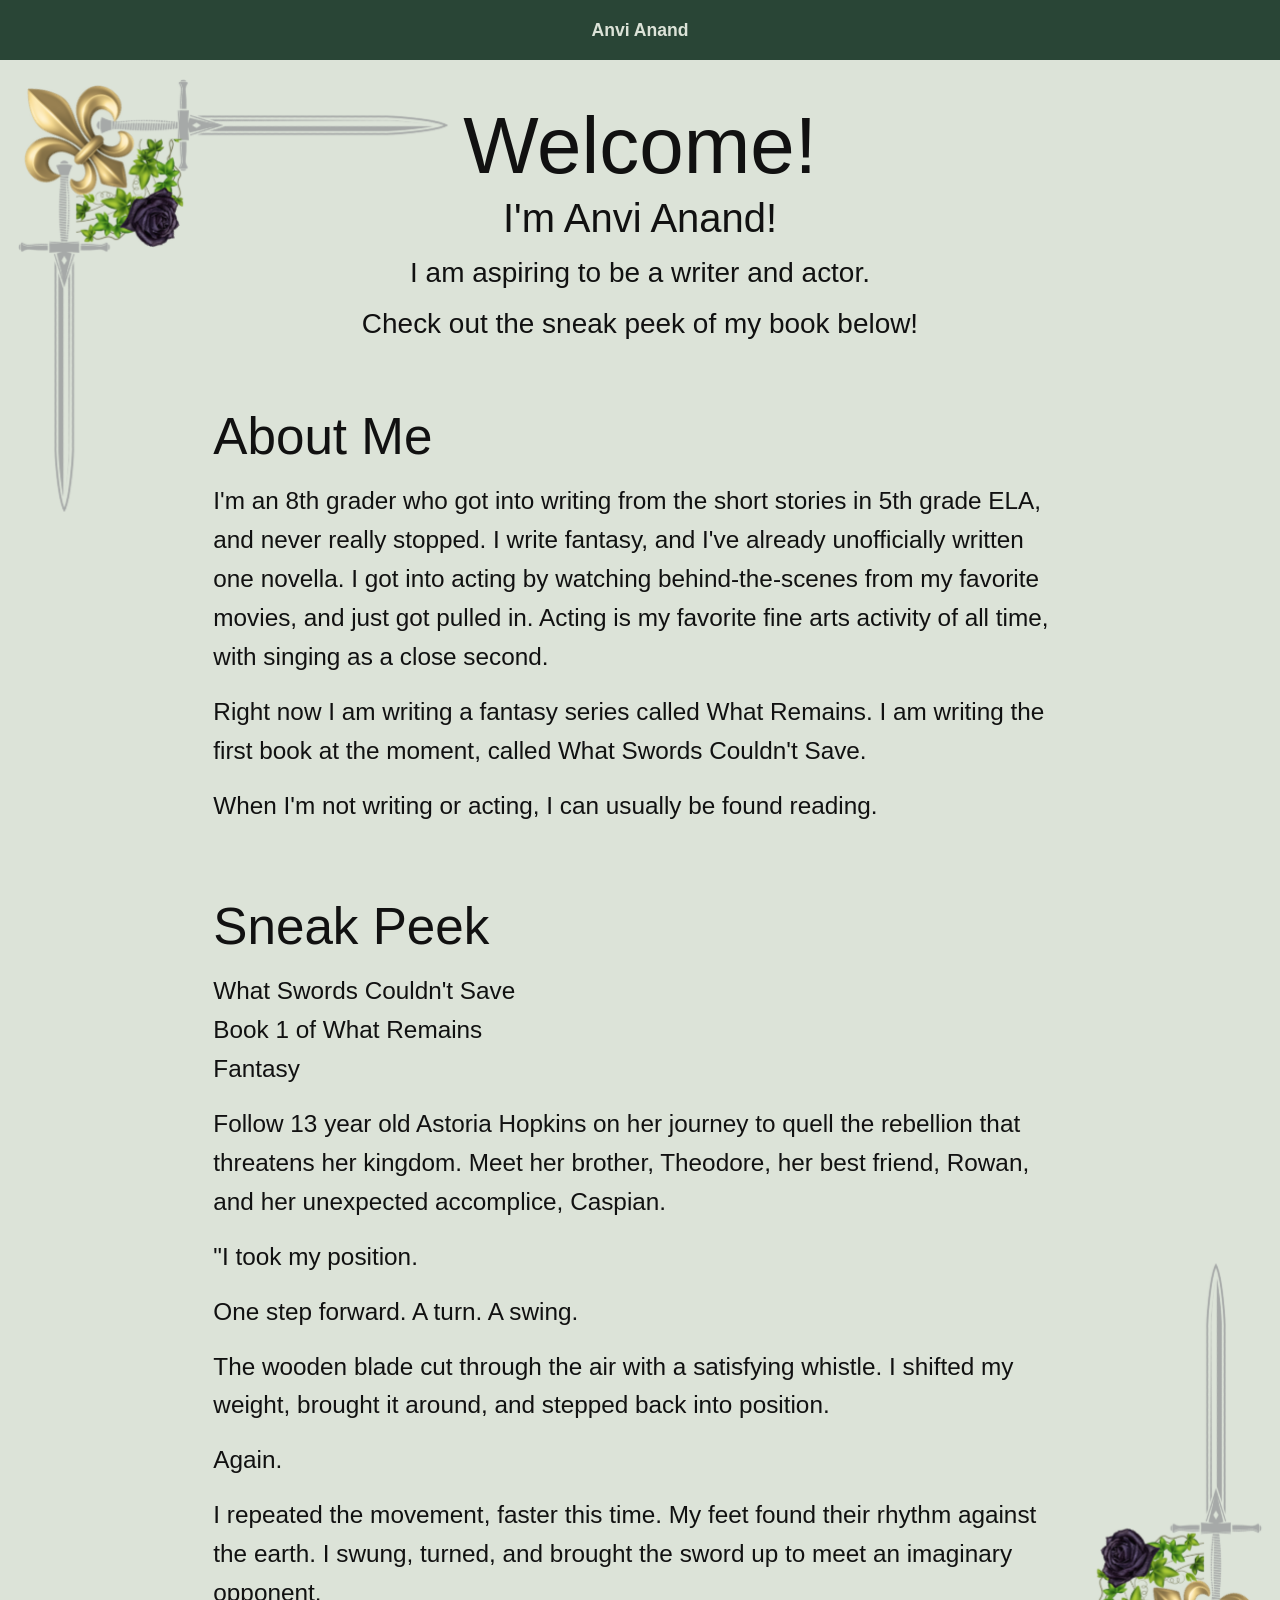
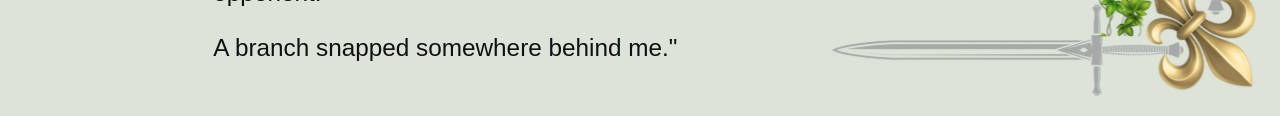
==== index.html @ b1c30d20 "Add sage background, corner sword art, and green menu bar Co-Authored-By: Claude Sonnet 5.5 <noreply" ====
<!DOCTYPE html>
<html lang="en">
<head>
  <meta charset="UTF-8">
  <meta name="viewport" content="width=device-width, initial-scale=1.0">
  <title>Anvi Anand</title>
  <style>
    :root { --body: clamp(1.2rem, 1.9vw, 1.9rem); --lead: calc(var(--body) * 1.15); }
    * { margin: 0; padding: 0; box-sizing: border-box; }
    body {
      position: relative;
      min-height: 100vh;
      font-family: -apple-system, BlinkMacSystemFont, "Segoe UI", Roboto, sans-serif;
      background: #dce3d8;
      color: #111;
    }
    .corner {
      position: absolute;
      /* Never larger than 17x the header text size, so it stays in proportion on wide screens */
      width: min(var(--corner-w, 30vw), calc(var(--lead) * 17));
      height: auto;
      pointer-events: none;
      z-index: 0;
    }
    .corner.tl { top: 60px; left: 0; }
    .corner.br { bottom: 0; right: 0; transform: rotate(180deg); }
    nav, main, .about { position: relative; z-index: 1; }
    nav {
      display: flex;
      align-items: center;
      justify-content: center;
      height: 60px;
      background: #294536;
      color: #dce3d8;
      font-size: 1.1rem;
      font-weight: 600;
    }
    main {
      max-width: 800px;
      margin: 0 auto;
      padding: 2.5rem 1.5rem;
      text-align: center;
    }
    main h1 { font-size: calc(var(--lead) * 2.857); font-weight: 500; }
    main h2 { font-size: calc(var(--lead) * 1.429); font-weight: 400; margin-top: 0.25rem; }
    main p { font-size: var(--lead); margin-top: 0.75rem; line-height: 1.4; }
    .about {
      padding: 1.5rem calc(100% / 6) 3rem;
      text-align: left;
    }
    .about h2 { font-size: clamp(2rem, 4vw, 3.5rem); font-weight: 400; }
    .about p { font-size: var(--body); line-height: 1.6; margin-top: 1rem; }
    @media (max-width: 700px) {
      .about { padding-left: 1.5rem; padding-right: 1.5rem; }
    }
  </style>
</head>
<body>
  <img class="corner tl" src="corner.png" alt="">
  <img class="corner br" src="corner.png" alt="">
  <nav>Anvi Anand</nav>
  <main>
    <h1>Welcome!</h1>
    <h2>I'm Anvi Anand!</h2>
    <p>I am aspiring to be a writer and actor.</p>
    <p>Check out the sneak peek of my book below!</p>
  </main>
  <section class="about">
    <h2>About Me</h2>
    <p>I'm an 8th grader who got into writing from the short stories in 5th grade ELA, and never really stopped. I write fantasy, and I've already unofficially written one novella. I got into acting by watching behind-the-scenes from my favorite movies, and just got pulled in. Acting is my favorite fine arts activity of all time, with singing as a close second.</p>
    <p>Right now I am writing a fantasy series called What Remains. I am writing the first book at the moment, called What Swords Couldn't Save.</p>
    <p>When I'm not writing or acting, I can usually be found reading.</p>
  </section>
  <section class="about">
    <h2>Sneak Peek</h2>
    <p>What Swords Couldn't Save<br>Book 1 of What Remains<br>Fantasy</p>
    <p>Follow 13 year old Astoria Hopkins on her journey to quell the rebellion that threatens her kingdom. Meet her brother, Theodore, her best friend, Rowan, and her unexpected accomplice, Caspian.</p>
    <p>"I took my position.</p>
    <p>One step forward. A turn. A swing.</p>
    <p>The wooden blade cut through the air with a satisfying whistle. I shifted my weight, brought it around, and stepped back into position.</p>
    <p>Again.</p>
    <p>I repeated the movement, faster this time. My feet found their rhythm against the earth. I swung, turned, and brought the sword up to meet an imaginary opponent.</p>
    <p>A branch snapped somewhere behind me."</p>
  </section>
  <script>
    // Size the corner art so the top sword's tip ends at the left edge of "Welcome!"
    // (the sword tip sits 445px across the 461px-wide image).
    function sizeCorners() {
      var h1 = document.querySelector('main h1');
      var r = document.createRange();
      r.selectNodeContents(h1);
      var left = r.getBoundingClientRect().left + window.scrollX;
      var gap = 16;
      var w = Math.max(100, (left - gap) * 461 / 445);
      document.documentElement.style.setProperty('--corner-w', w + 'px');
    }
    sizeCorners();
    window.addEventListener('resize', sizeCorners);
    window.addEventListener('load', sizeCorners);
  </script>
</body>
</html>
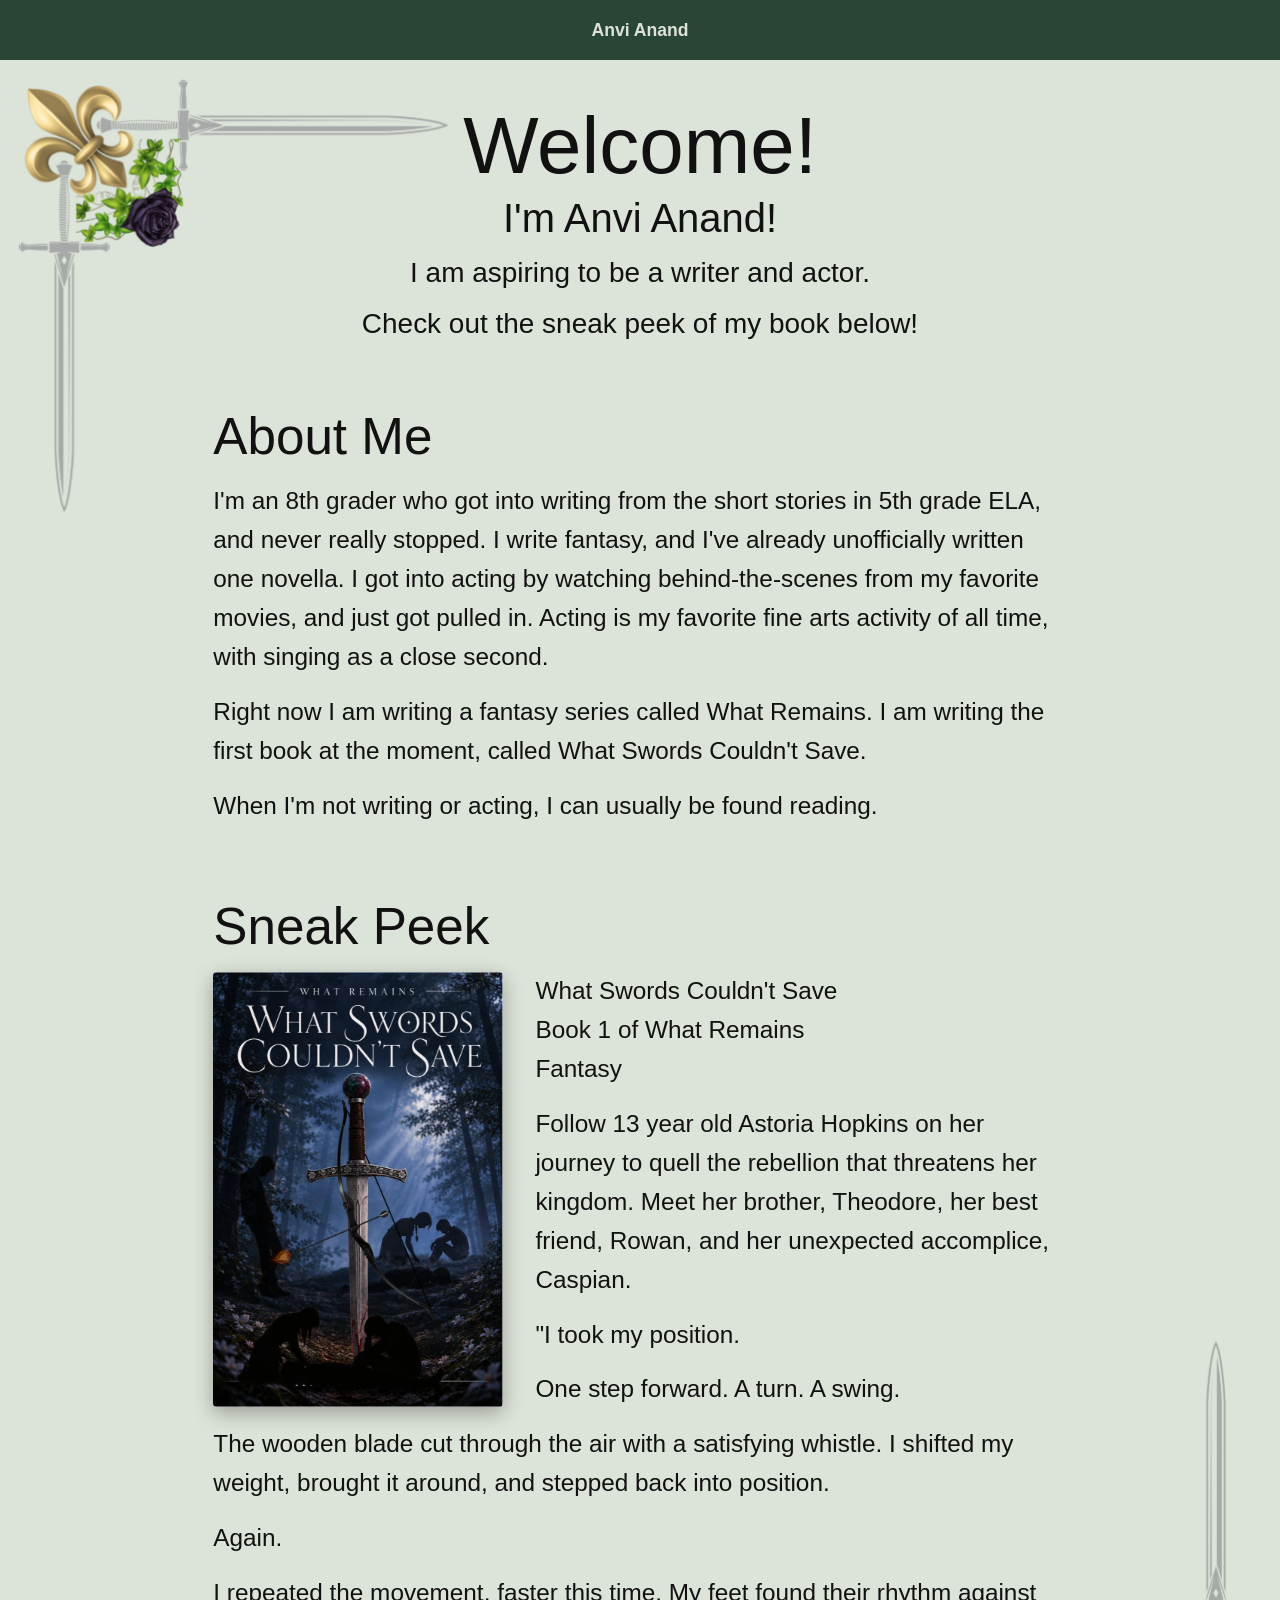
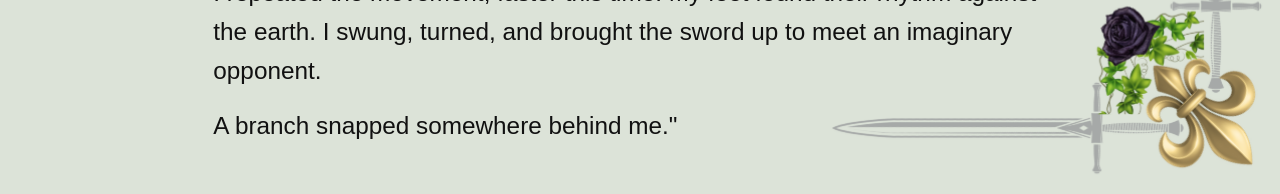
==== commit 1354a313: "Add book cover beside Sneak Peek text Co-Authored-By: Claude Sonnet 5.5 <noreply@anthropic.com>" ====
--- a/index.html
+++ b/index.html
@@ -50,8 +50,17 @@
     }
     .about h2 { font-size: clamp(2rem, 4vw, 3.5rem); font-weight: 400; }
     .about p { font-size: var(--body); line-height: 1.6; margin-top: 1rem; }
+    .cover {
+      float: left;
+      width: 34%;
+      height: auto;
+      margin: 1rem 2rem 1rem 0;
+      border-radius: 4px;
+      box-shadow: 0 6px 20px rgba(0, 0, 0, 0.3);
+    }
     @media (max-width: 700px) {
       .about { padding-left: 1.5rem; padding-right: 1.5rem; }
+      .cover { float: none; display: block; width: 70%; margin: 1.5rem auto; }
     }
   </style>
 </head>
@@ -73,6 +82,7 @@
   </section>
   <section class="about">
     <h2>Sneak Peek</h2>
+    <img class="cover" src="book-cover.webp" alt="Cover of What Swords Couldn't Save, Book 1 of What Remains">
     <p>What Swords Couldn't Save<br>Book 1 of What Remains<br>Fantasy</p>
     <p>Follow 13 year old Astoria Hopkins on her journey to quell the rebellion that threatens her kingdom. Meet her brother, Theodore, her best friend, Rowan, and her unexpected accomplice, Caspian.</p>
     <p>"I took my position.</p>
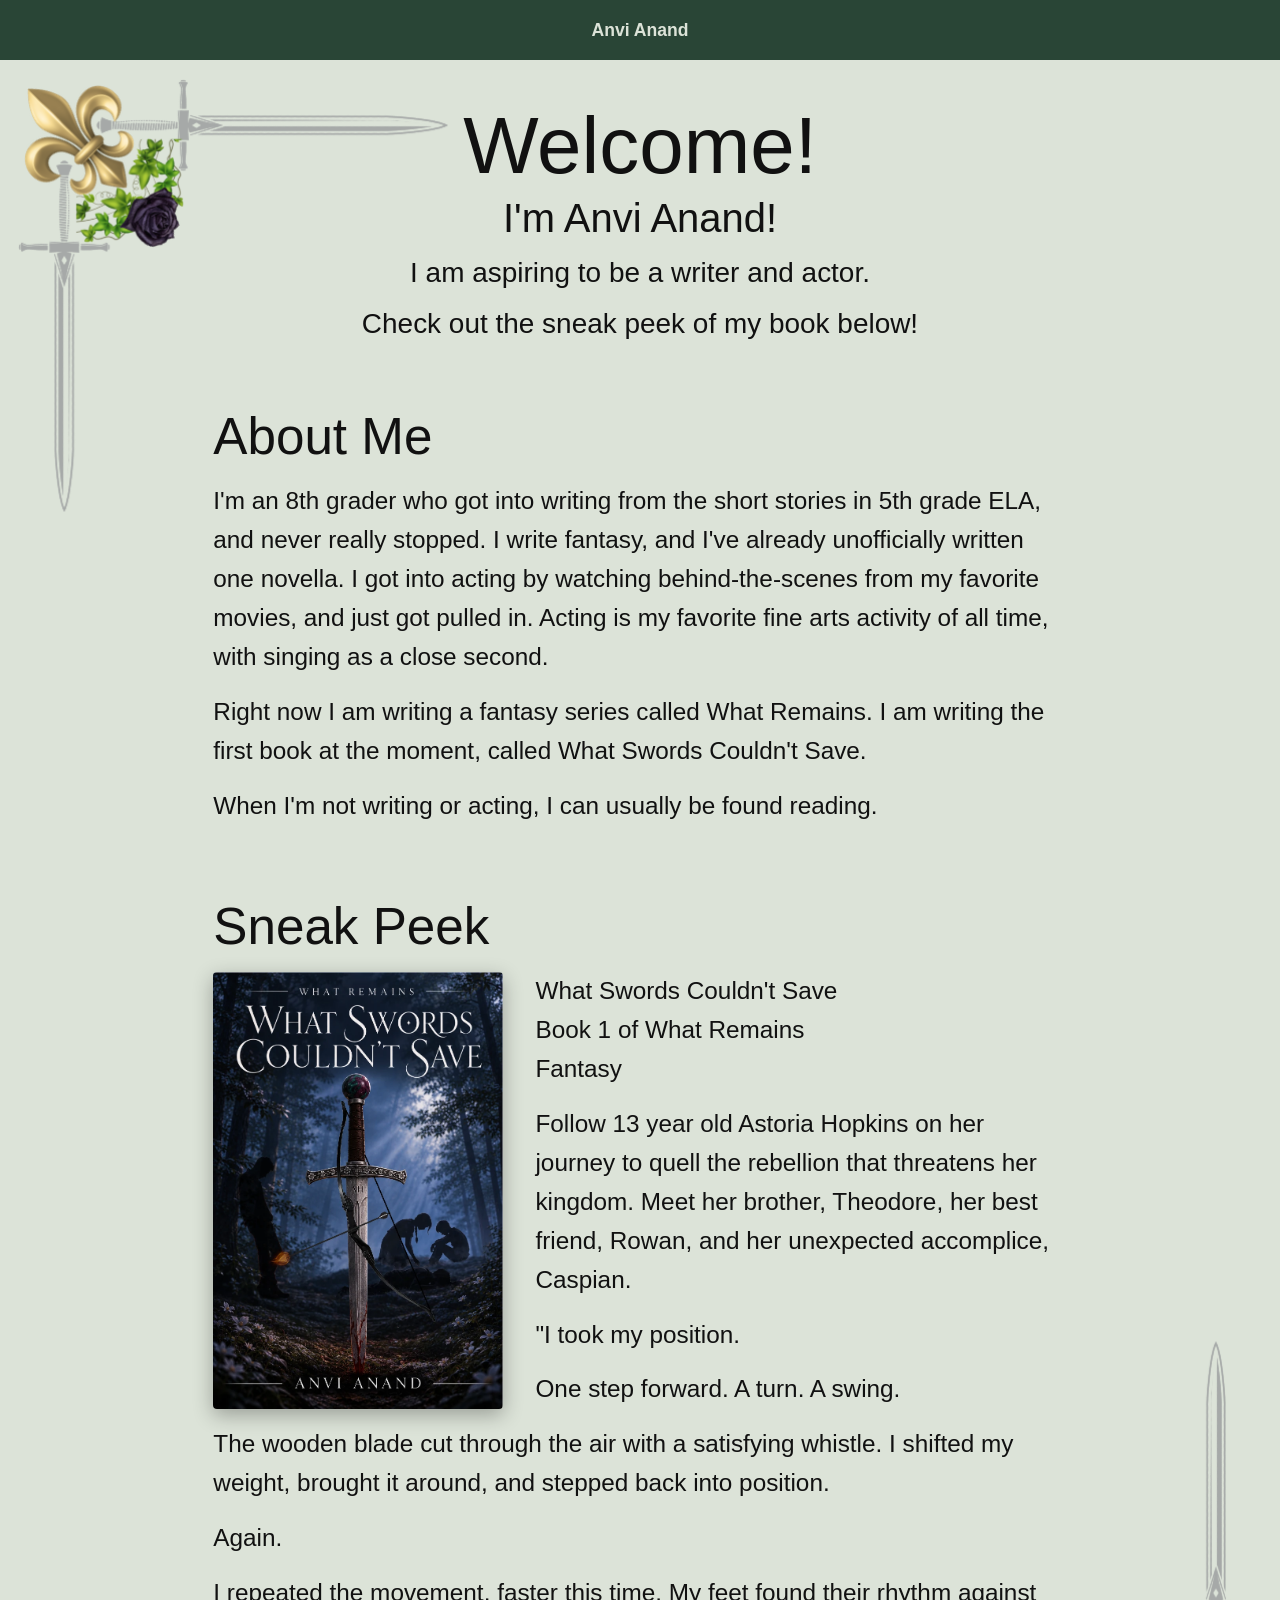
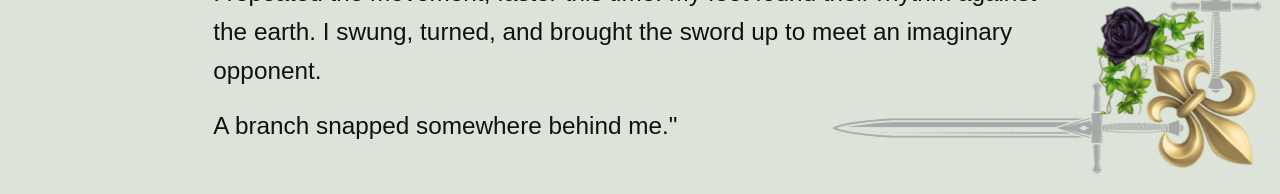
==== commit 693bca5f: "Make corner art transparent and opt out of auto dark mode Co-Authored-By: Claude Sonnet 5.5 <noreply" ====
--- a/index.html
+++ b/index.html
@@ -3,9 +3,10 @@
 <head>
   <meta charset="UTF-8">
   <meta name="viewport" content="width=device-width, initial-scale=1.0">
+  <meta name="color-scheme" content="light only">
   <title>Anvi Anand</title>
   <style>
-    :root { --body: clamp(1.2rem, 1.9vw, 1.9rem); --lead: calc(var(--body) * 1.15); }
+    :root { color-scheme: light only; --body: clamp(1.2rem, 1.9vw, 1.9rem); --lead: calc(var(--body) * 1.15); }
     * { margin: 0; padding: 0; box-sizing: border-box; }
     body {
       position: relative;
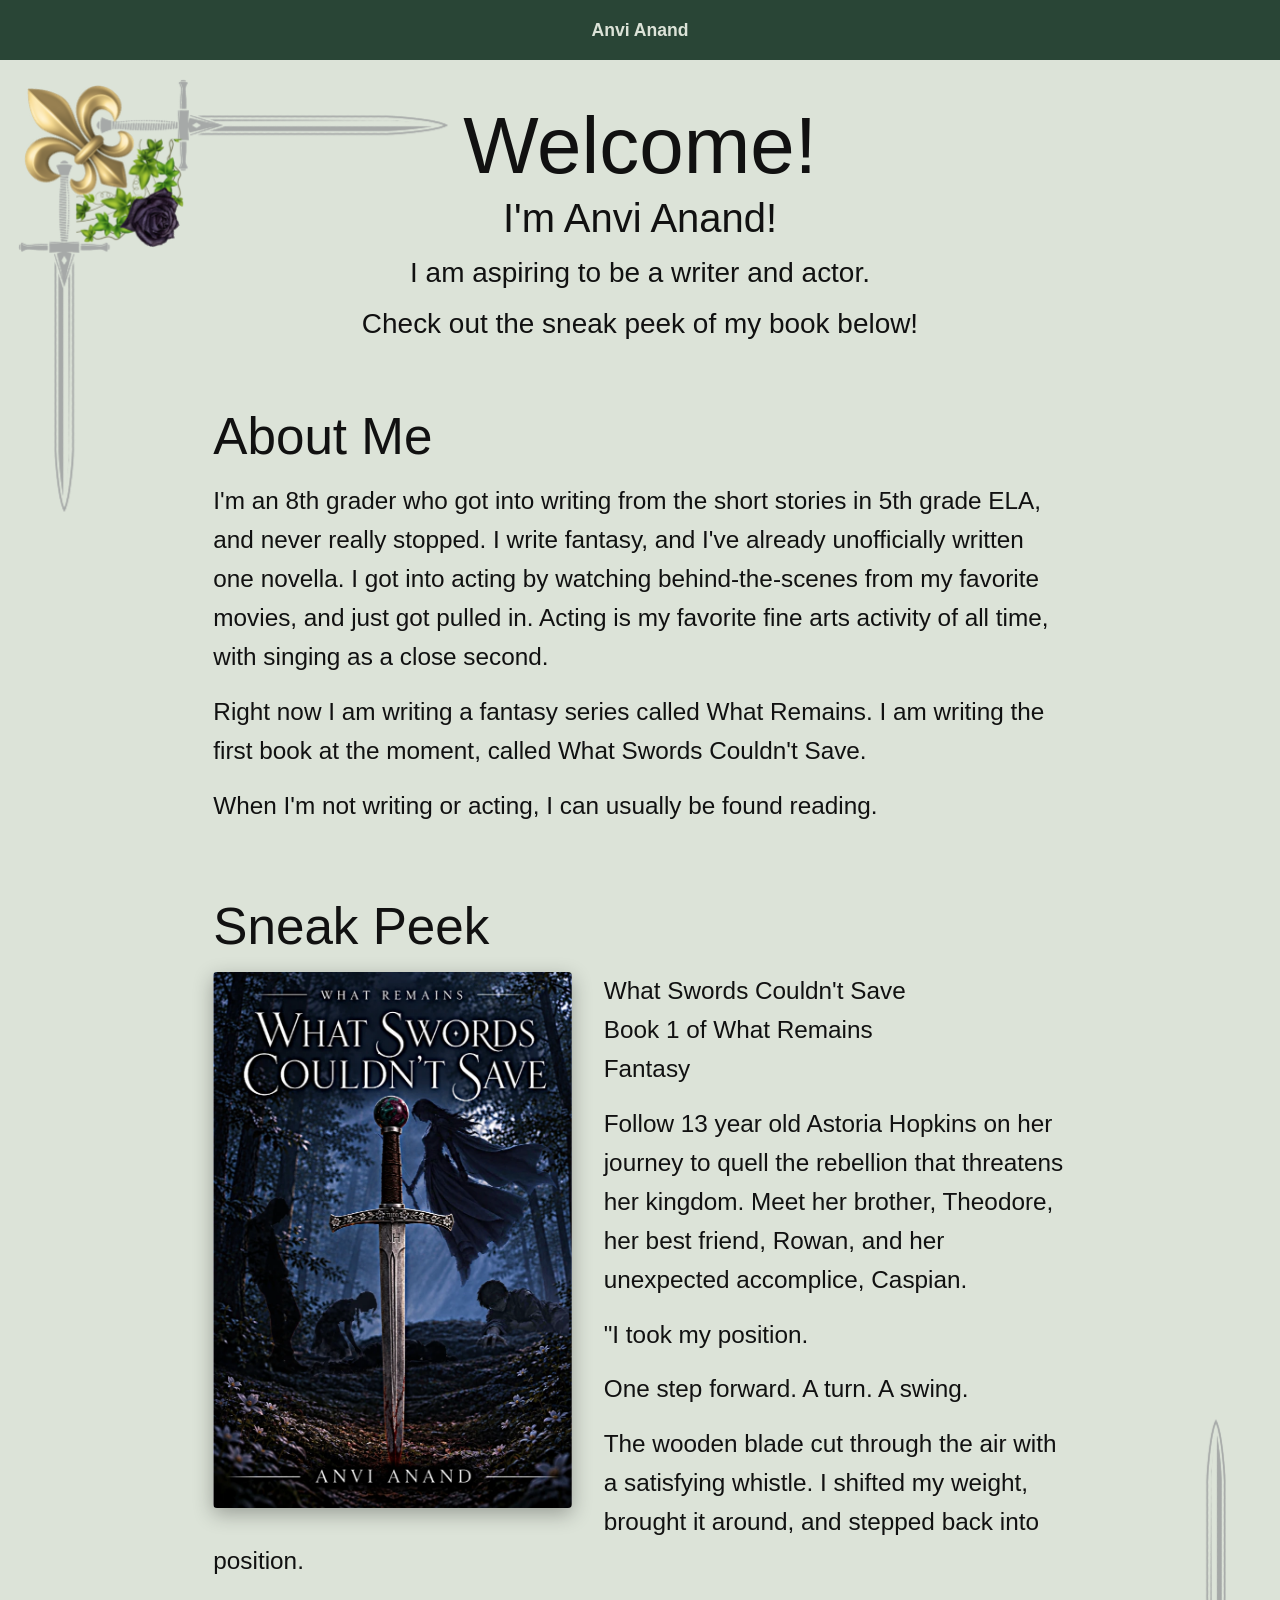
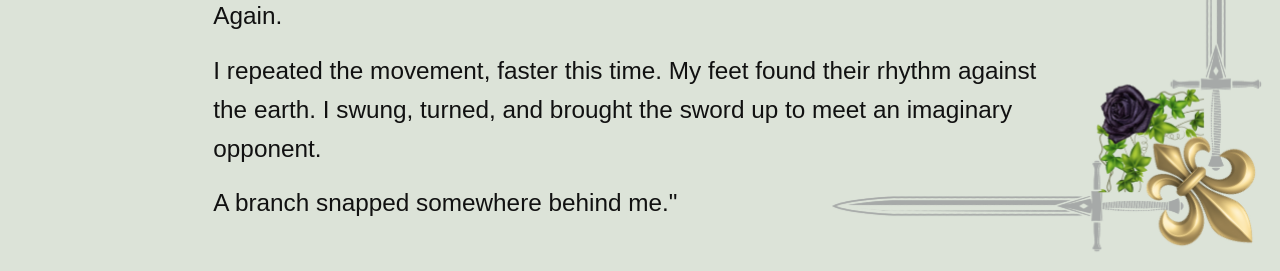
==== commit 64e3a5e4: "Update book cover and make it larger Co-Authored-By: Claude Sonnet 5.5 <noreply@anthropic.com>" ====
--- a/index.html
+++ b/index.html
@@ -3,10 +3,10 @@
 <head>
   <meta charset="UTF-8">
   <meta name="viewport" content="width=device-width, initial-scale=1.0">
-  <meta name="color-scheme" content="light only">
+  <meta name="color-scheme" content="light dark">
   <title>Anvi Anand</title>
   <style>
-    :root { color-scheme: light only; --body: clamp(1.2rem, 1.9vw, 1.9rem); --lead: calc(var(--body) * 1.15); }
+    :root { color-scheme: light dark; --body: clamp(1.2rem, 1.9vw, 1.9rem); --lead: calc(var(--body) * 1.15); }
     * { margin: 0; padding: 0; box-sizing: border-box; }
     body {
       position: relative;
@@ -53,11 +53,16 @@
     .about p { font-size: var(--body); line-height: 1.6; margin-top: 1rem; }
     .cover {
       float: left;
-      width: 34%;
+      width: 42%;
       height: auto;
       margin: 1rem 2rem 1rem 0;
       border-radius: 4px;
       box-shadow: 0 6px 20px rgba(0, 0, 0, 0.3);
+    }
+    @media (prefers-color-scheme: dark) {
+      /* Dark mode: swap sage and forest green */
+      body { background: #294536; color: #dce3d8; }
+      nav { background: #dce3d8; color: #294536; }
     }
     @media (max-width: 700px) {
       .about { padding-left: 1.5rem; padding-right: 1.5rem; }
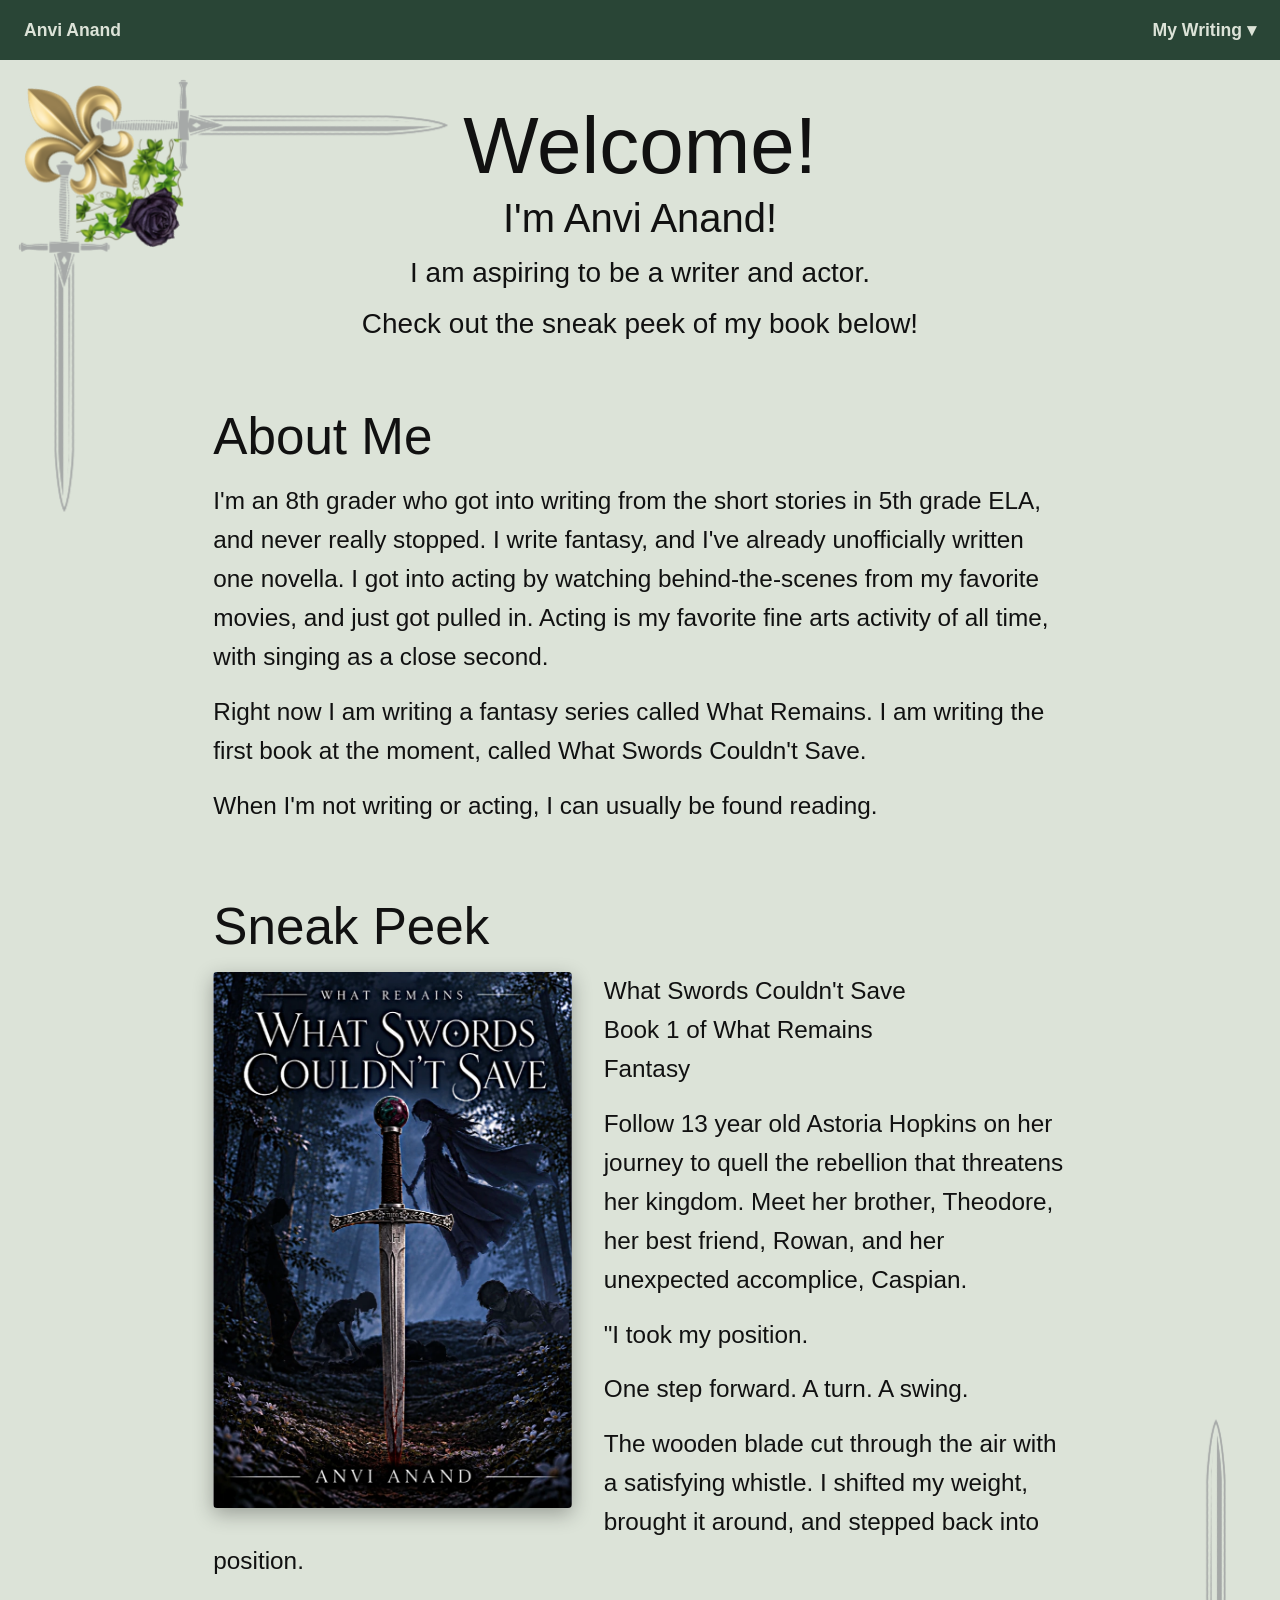
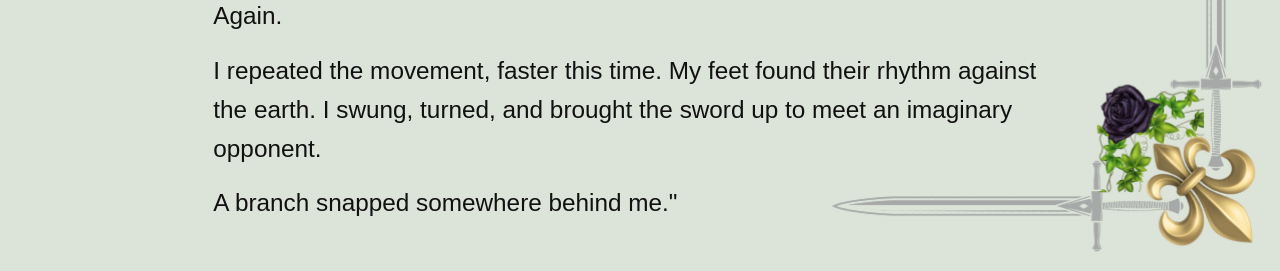
==== commit d95cf5a9: "Add My Writing dropdown and Enchanted Clash page Move menu bar text to the sides, add a My Writing d" ====
--- a/index.html
+++ b/index.html
@@ -5,75 +5,20 @@
   <meta name="viewport" content="width=device-width, initial-scale=1.0">
   <meta name="color-scheme" content="light dark">
   <title>Anvi Anand</title>
-  <style>
-    :root { color-scheme: light dark; --body: clamp(1.2rem, 1.9vw, 1.9rem); --lead: calc(var(--body) * 1.15); }
-    * { margin: 0; padding: 0; box-sizing: border-box; }
-    body {
-      position: relative;
-      min-height: 100vh;
-      font-family: -apple-system, BlinkMacSystemFont, "Segoe UI", Roboto, sans-serif;
-      background: #dce3d8;
-      color: #111;
-    }
-    .corner {
-      position: absolute;
-      /* Never larger than 17x the header text size, so it stays in proportion on wide screens */
-      width: min(var(--corner-w, 30vw), calc(var(--lead) * 17));
-      height: auto;
-      pointer-events: none;
-      z-index: 0;
-    }
-    .corner.tl { top: 60px; left: 0; }
-    .corner.br { bottom: 0; right: 0; transform: rotate(180deg); }
-    nav, main, .about { position: relative; z-index: 1; }
-    nav {
-      display: flex;
-      align-items: center;
-      justify-content: center;
-      height: 60px;
-      background: #294536;
-      color: #dce3d8;
-      font-size: 1.1rem;
-      font-weight: 600;
-    }
-    main {
-      max-width: 800px;
-      margin: 0 auto;
-      padding: 2.5rem 1.5rem;
-      text-align: center;
-    }
-    main h1 { font-size: calc(var(--lead) * 2.857); font-weight: 500; }
-    main h2 { font-size: calc(var(--lead) * 1.429); font-weight: 400; margin-top: 0.25rem; }
-    main p { font-size: var(--lead); margin-top: 0.75rem; line-height: 1.4; }
-    .about {
-      padding: 1.5rem calc(100% / 6) 3rem;
-      text-align: left;
-    }
-    .about h2 { font-size: clamp(2rem, 4vw, 3.5rem); font-weight: 400; }
-    .about p { font-size: var(--body); line-height: 1.6; margin-top: 1rem; }
-    .cover {
-      float: left;
-      width: 42%;
-      height: auto;
-      margin: 1rem 2rem 1rem 0;
-      border-radius: 4px;
-      box-shadow: 0 6px 20px rgba(0, 0, 0, 0.3);
-    }
-    @media (prefers-color-scheme: dark) {
-      /* Dark mode: swap sage and forest green */
-      body { background: #294536; color: #dce3d8; }
-      nav { background: #dce3d8; color: #294536; }
-    }
-    @media (max-width: 700px) {
-      .about { padding-left: 1.5rem; padding-right: 1.5rem; }
-      .cover { float: none; display: block; width: 70%; margin: 1.5rem auto; }
-    }
-  </style>
+  <link rel="stylesheet" href="style.css">
 </head>
 <body>
   <img class="corner tl" src="corner.png" alt="">
   <img class="corner br" src="corner.png" alt="">
-  <nav>Anvi Anand</nav>
+  <nav>
+    <a class="brand" href="index.html">Anvi Anand</a>
+    <div class="dropdown">
+      <button class="drop-btn" type="button" aria-haspopup="true" aria-expanded="false">My Writing &#9662;</button>
+      <ul class="menu">
+        <li><a href="enchanted-clash.html">Enchanted Clash</a></li>
+      </ul>
+    </div>
+  </nav>
   <main>
     <h1>Welcome!</h1>
     <h2>I'm Anvi Anand!</h2>
@@ -98,21 +43,6 @@
     <p>I repeated the movement, faster this time. My feet found their rhythm against the earth. I swung, turned, and brought the sword up to meet an imaginary opponent.</p>
     <p>A branch snapped somewhere behind me."</p>
   </section>
-  <script>
-    // Size the corner art so the top sword's tip ends at the left edge of "Welcome!"
-    // (the sword tip sits 445px across the 461px-wide image).
-    function sizeCorners() {
-      var h1 = document.querySelector('main h1');
-      var r = document.createRange();
-      r.selectNodeContents(h1);
-      var left = r.getBoundingClientRect().left + window.scrollX;
-      var gap = 16;
-      var w = Math.max(100, (left - gap) * 461 / 445);
-      document.documentElement.style.setProperty('--corner-w', w + 'px');
-    }
-    sizeCorners();
-    window.addEventListener('resize', sizeCorners);
-    window.addEventListener('load', sizeCorners);
-  </script>
+  <script src="script.js"></script>
 </body>
 </html>
--- a/style.css
+++ b/style.css
@@ -0,0 +1,100 @@
+:root { color-scheme: light dark; --body: clamp(1.2rem, 1.9vw, 1.9rem); --lead: calc(var(--body) * 1.15); }
+* { margin: 0; padding: 0; box-sizing: border-box; }
+body {
+  position: relative;
+  min-height: 100vh;
+  font-family: -apple-system, BlinkMacSystemFont, "Segoe UI", Roboto, sans-serif;
+  background: #dce3d8;
+  color: #111;
+}
+.corner {
+  position: absolute;
+  /* Never larger than 17x the header text size, so it stays in proportion on wide screens */
+  width: min(var(--corner-w, 30vw), calc(var(--lead) * 17));
+  height: auto;
+  pointer-events: none;
+  z-index: 0;
+}
+.corner.tl { top: 60px; left: 0; }
+.corner.br { bottom: 0; right: 0; transform: rotate(180deg); }
+nav, main, .about { position: relative; z-index: 1; }
+nav {
+  --nav-bg: #294536;
+  --nav-fg: #dce3d8;
+  z-index: 10;
+  display: flex;
+  align-items: center;
+  justify-content: space-between;
+  gap: 2rem;
+  height: 60px;
+  padding: 0 1.5rem;
+  background: var(--nav-bg);
+  color: var(--nav-fg);
+  font-size: 1.1rem;
+  font-weight: 600;
+}
+.dropdown { position: relative; height: 100%; display: flex; align-items: center; }
+.drop-btn {
+  background: none;
+  border: none;
+  color: inherit;
+  font: inherit;
+  cursor: pointer;
+  padding: 0.5rem 0;
+}
+.menu {
+  display: none;
+  position: absolute;
+  top: 100%;
+  right: -1rem;
+  min-width: calc(100% + 2rem);
+  list-style: none;
+  background: var(--nav-bg);
+  border-top: 1px solid color-mix(in srgb, var(--nav-fg) 30%, transparent);
+  border-radius: 0 0 6px 6px;
+  box-shadow: 0 6px 16px rgba(0, 0, 0, 0.25);
+  white-space: nowrap;
+}
+.menu a {
+  display: block;
+  padding: 0.75rem 1rem;
+  color: inherit;
+  text-decoration: none;
+  font-weight: 500;
+}
+.menu a:hover, .menu a:focus { background: color-mix(in srgb, var(--nav-fg) 15%, transparent); }
+.dropdown:hover .menu, .dropdown.open .menu, .dropdown:focus-within .menu { display: block; }
+main {
+  max-width: 800px;
+  margin: 0 auto;
+  padding: 2.5rem 1.5rem;
+  text-align: center;
+}
+main h1 { font-size: calc(var(--lead) * 2.857); font-weight: 500; }
+main h2 { font-size: calc(var(--lead) * 1.429); font-weight: 400; margin-top: 0.25rem; }
+main p { font-size: var(--lead); margin-top: 0.75rem; line-height: 1.4; }
+.about {
+  padding: 1.5rem calc(100% / 6) 3rem;
+  text-align: left;
+}
+.about h2 { font-size: clamp(2rem, 4vw, 3.5rem); font-weight: 400; }
+.about p { font-size: var(--body); line-height: 1.6; margin-top: 1rem; }
+.cover {
+  float: left;
+  width: 42%;
+  height: auto;
+  margin: 1rem 2rem 1rem 0;
+  border-radius: 4px;
+  box-shadow: 0 6px 20px rgba(0, 0, 0, 0.3);
+}
+@media (prefers-color-scheme: dark) {
+  /* Dark mode: swap sage and forest green */
+  body { background: #294536; color: #dce3d8; }
+  nav { --nav-bg: #dce3d8; --nav-fg: #294536; }
+}
+@media (max-width: 700px) {
+  .about { padding-left: 1.5rem; padding-right: 1.5rem; }
+  .cover { float: none; display: block; width: 70%; margin: 1.5rem auto; }
+}
+
+.brand { color: inherit; text-decoration: none; }
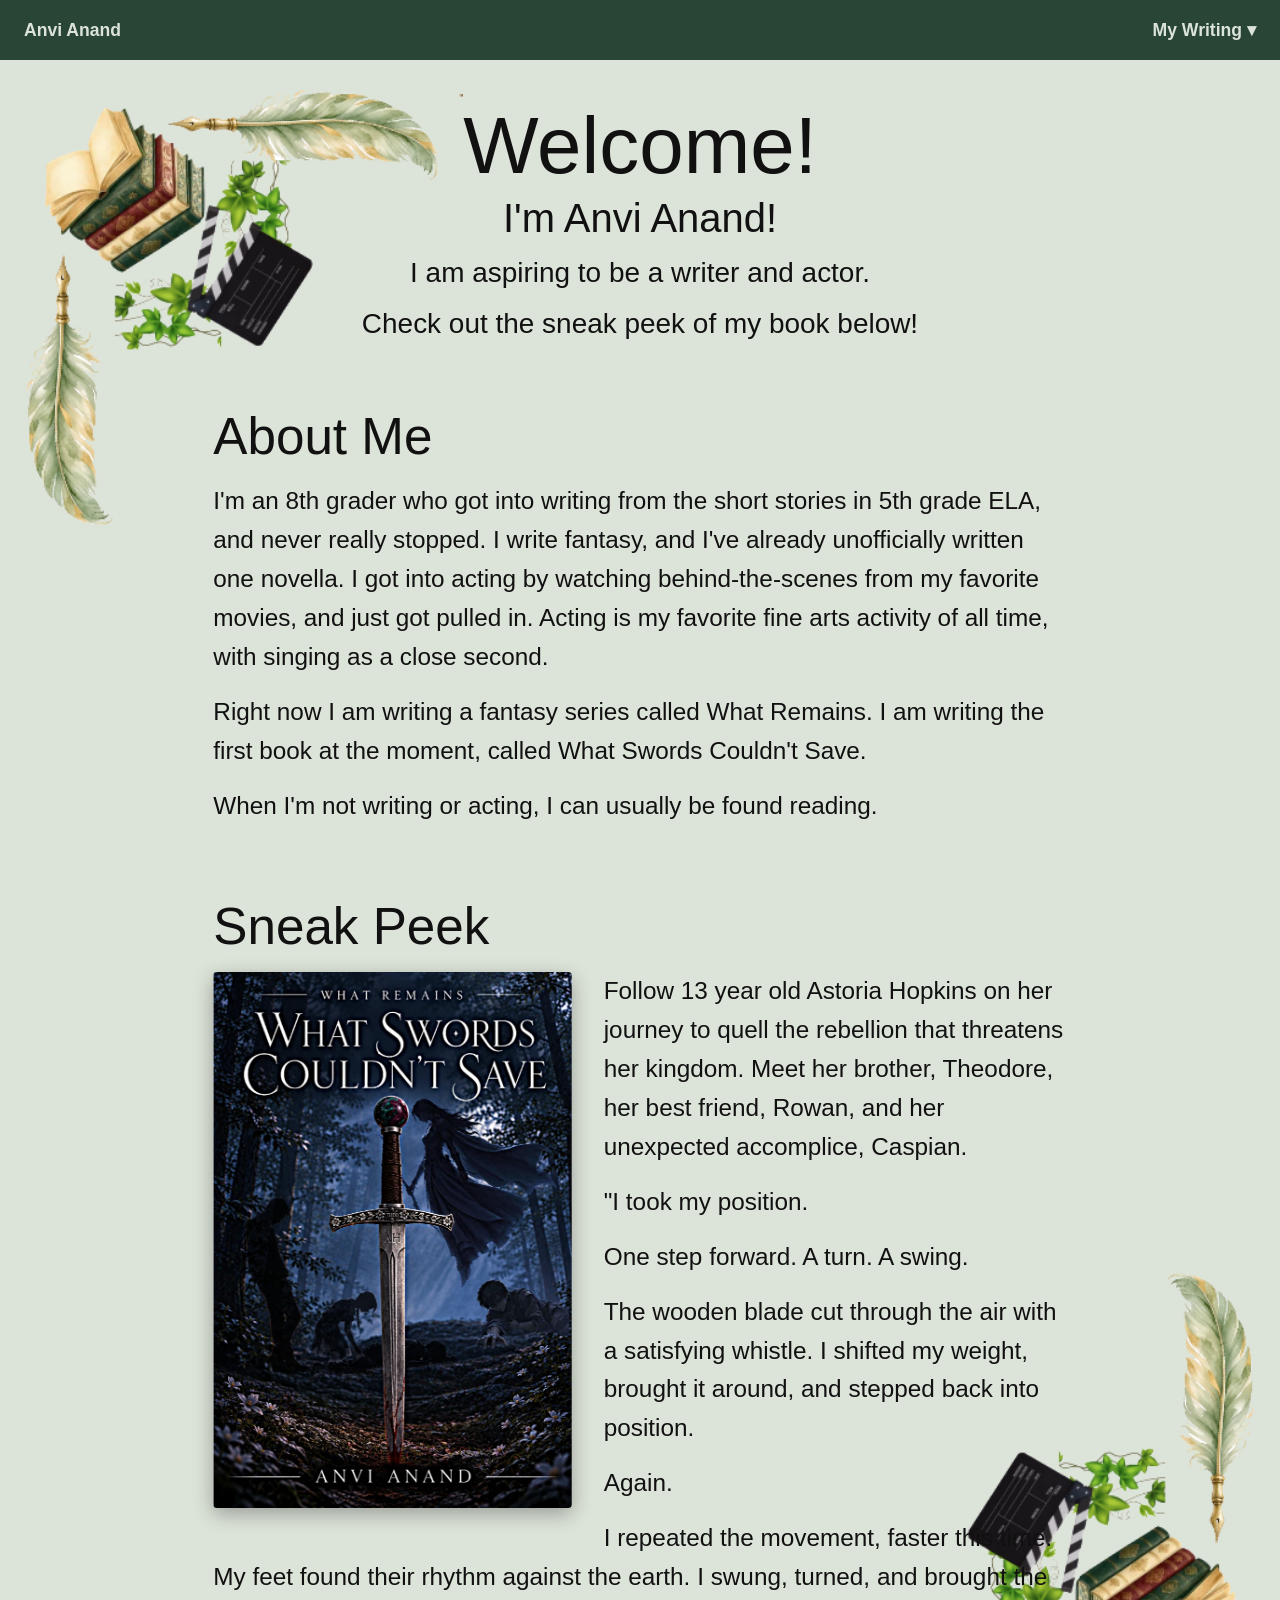
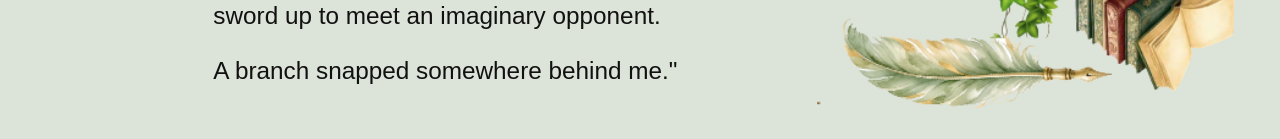
==== commit a84131c9: "Add What Remains pages, new covers, and per-page corner art Co-Authored-By: Claude Sonnet 5.5 <norep" ====
--- a/index.html
+++ b/index.html
@@ -8,14 +8,15 @@
   <link rel="stylesheet" href="style.css">
 </head>
 <body>
-  <img class="corner tl" src="corner.png" alt="">
-  <img class="corner br" src="corner.png" alt="">
+  <img class="corner tl" src="corner-home.png" alt="">
+  <img class="corner br" src="corner-home.png" alt="">
   <nav>
     <a class="brand" href="index.html">Anvi Anand</a>
     <div class="dropdown">
       <button class="drop-btn" type="button" aria-haspopup="true" aria-expanded="false">My Writing &#9662;</button>
       <ul class="menu">
         <li><a href="enchanted-clash.html">Enchanted Clash</a></li>
+        <li><a href="what-remains.html">What Remains</a></li>
       </ul>
     </div>
   </nav>
@@ -34,7 +35,6 @@
   <section class="about">
     <h2>Sneak Peek</h2>
     <img class="cover" src="book-cover.webp" alt="Cover of What Swords Couldn't Save, Book 1 of What Remains">
-    <p>What Swords Couldn't Save<br>Book 1 of What Remains<br>Fantasy</p>
     <p>Follow 13 year old Astoria Hopkins on her journey to quell the rebellion that threatens her kingdom. Meet her brother, Theodore, her best friend, Rowan, and her unexpected accomplice, Caspian.</p>
     <p>"I took my position.</p>
     <p>One step forward. A turn. A swing.</p>
--- a/style.css
+++ b/style.css
@@ -98,3 +98,30 @@
 }
 
 .brand { color: inherit; text-decoration: none; }
+main p a.read-link { color: inherit; text-decoration: underline; text-underline-offset: 0.2em; }
+/* Story page: the cover fills the content area below the menu bar */
+main.cover-page { max-width: none; padding: 0; }
+.full-cover {
+  display: block;
+  margin: 0 auto;
+  width: auto;
+  height: auto;
+  max-width: 100%;
+  max-height: calc(100vh - 60px);
+}
+/* Story text: space chapter headings apart */
+.about.story { padding-top: 3rem; }
+.about.story h2:not(:first-child) { margin-top: 3rem; }
+/* Story: bigger first letter on each chapter, and wand dividers between scenes */
+.about.story h2 + p::first-letter { font-size: 1.4em; }
+.about.story .divider { text-align: center; margin: 1.75rem 0 0.5rem; }
+.about.story .divider img { display: inline-block; max-width: 100%; height: auto; }
+/* Subtle glow so every wand stays visible: soft dark halo on the sage page, soft light halo on the green page */
+.about.story .divider img {
+  filter: drop-shadow(0 0 3px rgba(41, 69, 54, 0.55)) drop-shadow(0 0 7px rgba(41, 69, 54, 0.25));
+}
+@media (prefers-color-scheme: dark) {
+  .about.story .divider img {
+    filter: drop-shadow(0 0 3px rgba(220, 227, 216, 0.75)) drop-shadow(0 0 8px rgba(220, 227, 216, 0.4));
+  }
+}
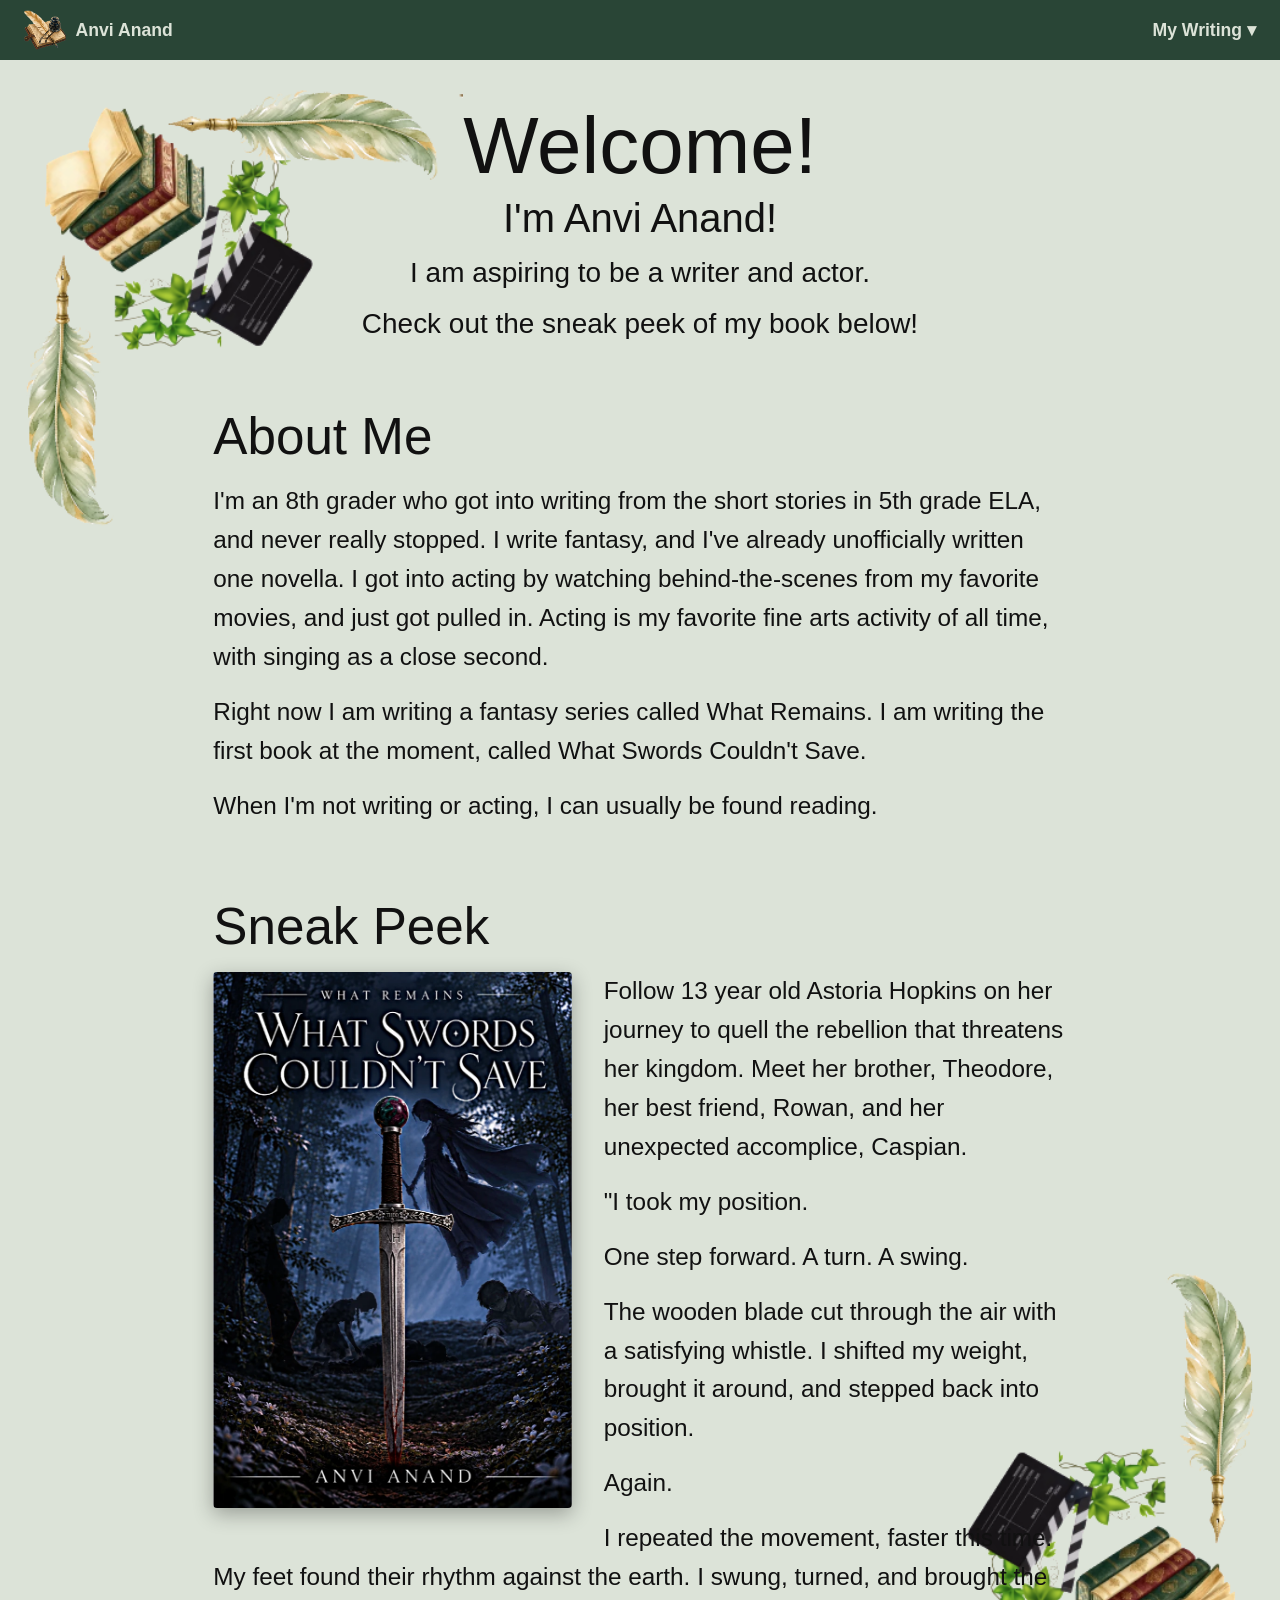
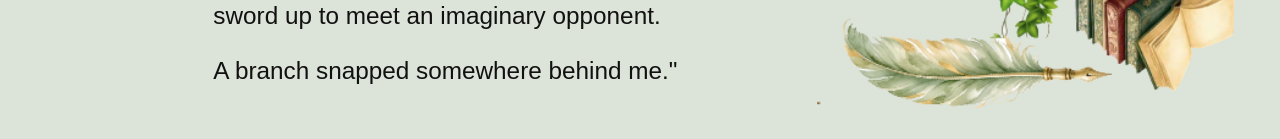
==== commit 388f4475: "Add Sapphire Bay pages, site logo, and nav updates Co-Authored-By: Claude Sonnet 5.5 <noreply@anthro" ====
--- a/index.html
+++ b/index.html
@@ -6,17 +6,19 @@
   <meta name="color-scheme" content="light dark">
   <title>Anvi Anand</title>
   <link rel="stylesheet" href="style.css">
+  <link rel="icon" type="image/png" href="logo.png">
 </head>
 <body>
   <img class="corner tl" src="corner-home.png" alt="">
   <img class="corner br" src="corner-home.png" alt="">
   <nav>
-    <a class="brand" href="index.html">Anvi Anand</a>
+    <a class="brand" href="index.html"><img class="logo" src="logo.png" alt="">Anvi Anand</a>
     <div class="dropdown">
       <button class="drop-btn" type="button" aria-haspopup="true" aria-expanded="false">My Writing &#9662;</button>
       <ul class="menu">
         <li><a href="enchanted-clash.html">Enchanted Clash</a></li>
         <li><a href="what-remains.html">What Remains</a></li>
+        <li><a href="sapphire-bay.html">Sapphire Bay</a></li>
       </ul>
     </div>
   </nav>
--- a/style.css
+++ b/style.css
@@ -97,7 +97,8 @@
   .cover { float: none; display: block; width: 70%; margin: 1.5rem auto; }
 }
 
-.brand { color: inherit; text-decoration: none; }
+.brand { display: inline-flex; align-items: center; gap: 0.6rem; color: inherit; text-decoration: none; }
+.logo { height: 42px; width: auto; display: block; }
 main p a.read-link { color: inherit; text-decoration: underline; text-underline-offset: 0.2em; }
 /* Story page: the cover fills the content area below the menu bar */
 main.cover-page { max-width: none; padding: 0; }
